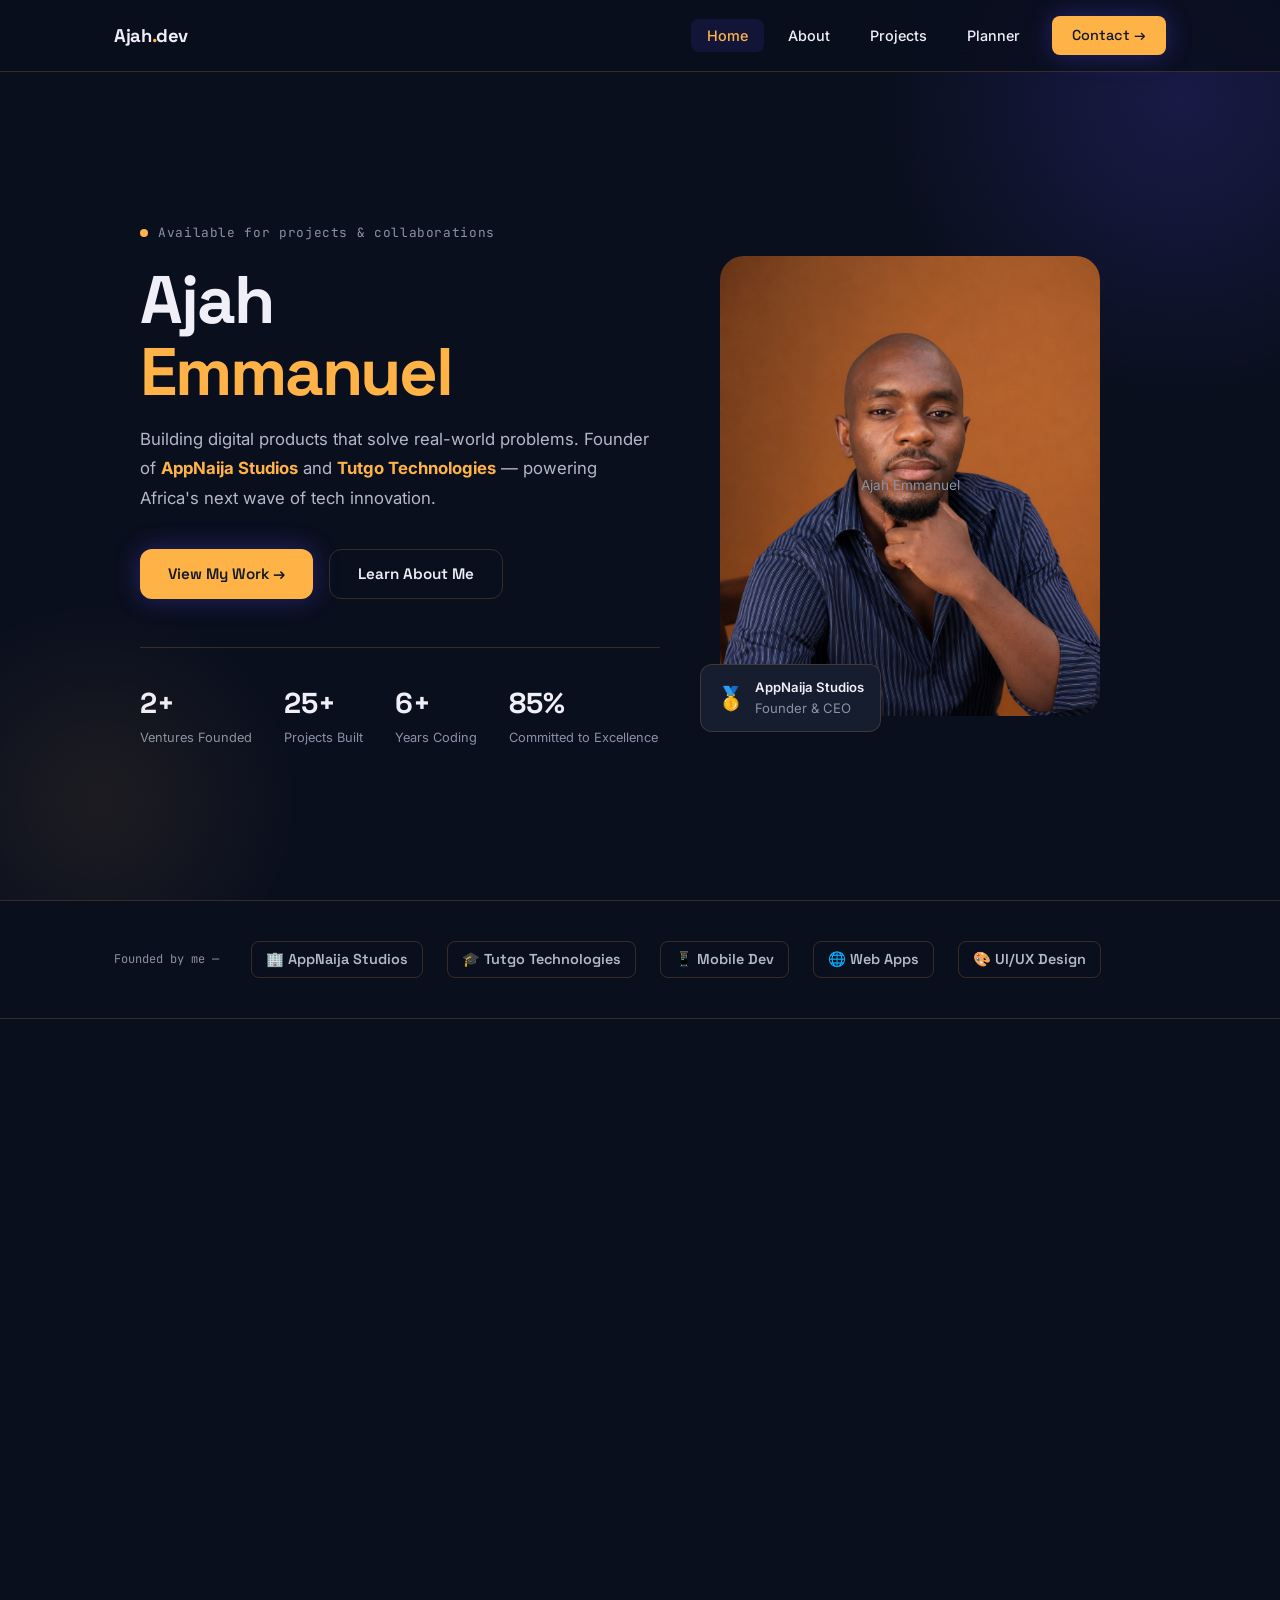
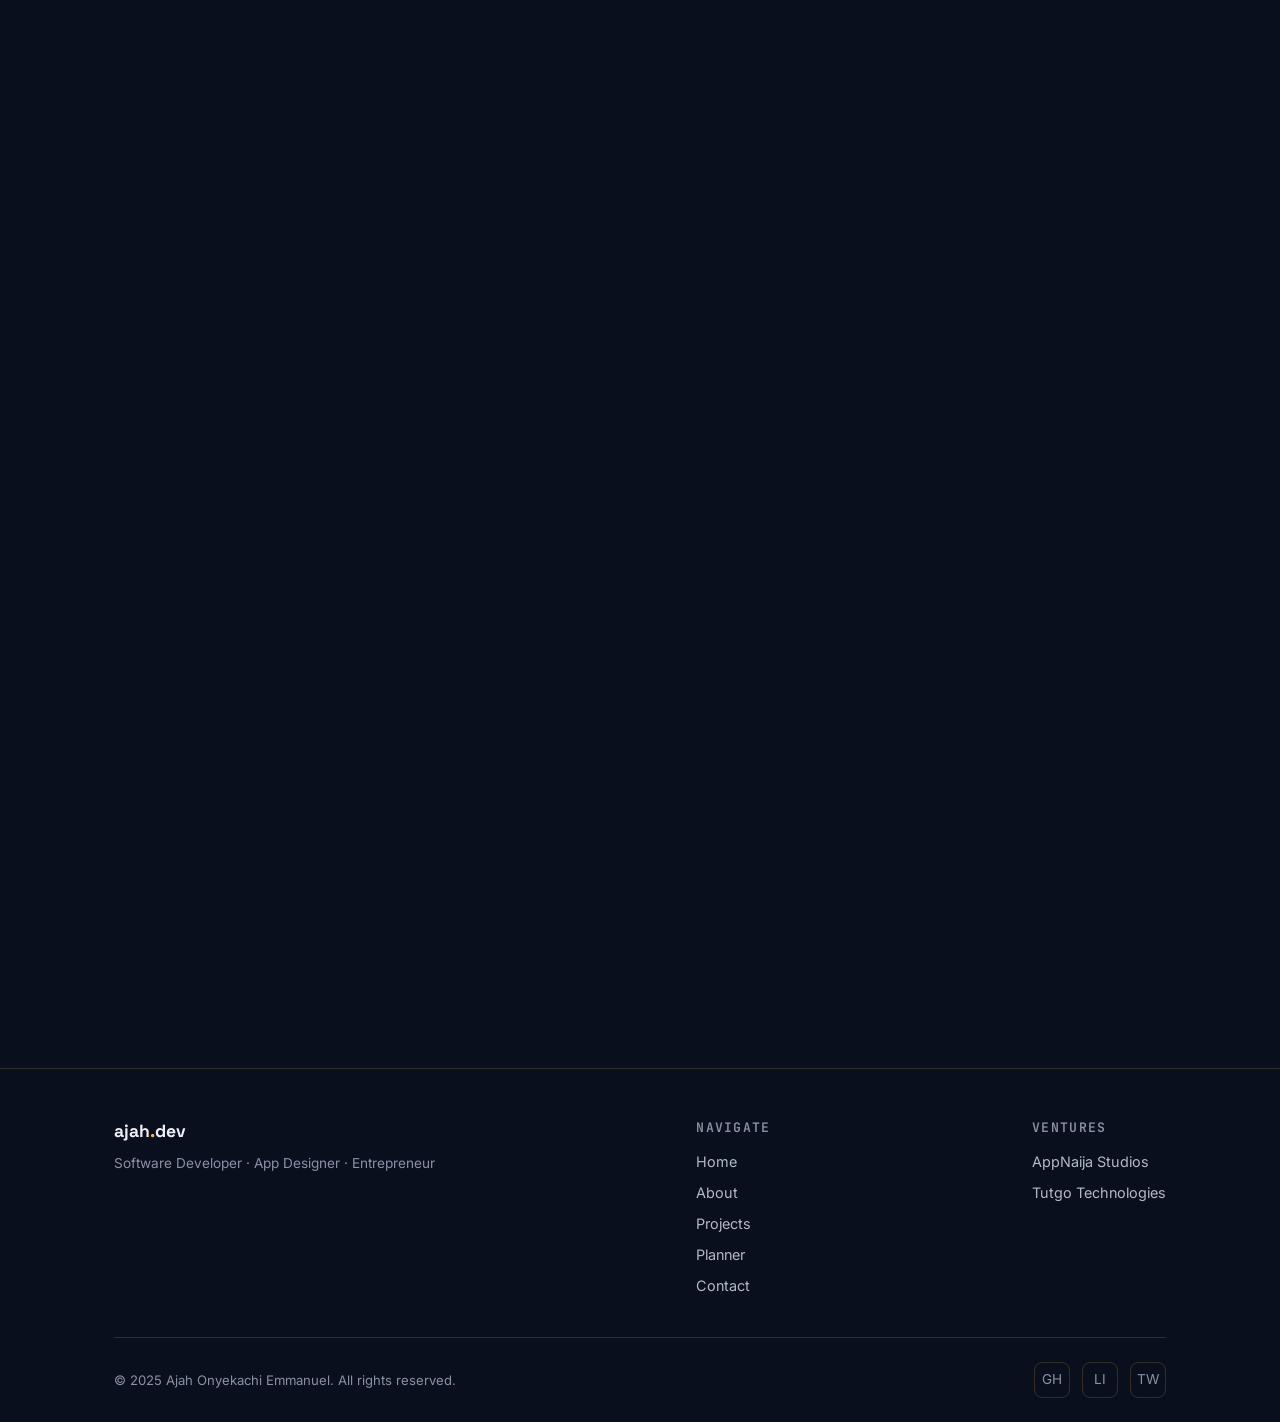
==== index.html @ c500ecba "feat: initialize project structure with core pages, styles, and contact form functionality" ====
<!doctype html>
<html lang="en">
  <head>
    <meta charset="UTF-8" />
    <meta name="viewport" content="width=device-width, initial-scale=1.0" />
    <meta
      name="description"
      content="Ajah Onyekachi Emmanuel — Software Developer, App Designer & Tech Entrepreneur. Founder of AppNaija Studios and Tutgo Technologies."
    />
    <title>Ajah Emmanuel — Software Developer & Tech Entrepreneur</title>
    <link rel="stylesheet" href="style.css" />
  </head>
  <body>
    <!-- ===== NAVBAR ===== -->
    <nav class="navbar" role="navigation" aria-label="Main navigation">
      <div class="container nav-inner">
        <a class="nav-logo" href="index.html">Ajah<span>.</span>dev</a>
        <ul class="nav-links" role="list">
          <li><a href="index.html" class="active">Home</a></li>
          <li><a href="about.html">About</a></li>
          <li><a href="projects.html">Projects</a></li>
          <li><a href="planner.html">Planner</a></li>
          <li>
            <a href="contact.html" class="btn btn-primary nav-cta">Contact →</a>
          </li>
        </ul>
        <button
          class="hamburger"
          aria-label="Toggle menu"
          aria-expanded="false"
        >
          <span></span><span></span><span></span>
        </button>
      </div>
    </nav>

    <!-- ===== HERO ===== -->
    <section class="hero" aria-label="Introduction">
      <div class="container">
        <div class="hero-grid">
          <div class="hero-content">
            <div class="hero-eyebrow">
              <div class="hero-dot"></div>
              <span>Available for projects &amp; collaborations</span>
            </div>

            <h1 class="hero-name">
              Ajah<br />
              <span class="accent">Emmanuel</span><br />
            </h1>

            <!-- <p class="hero-title" id="hero-typewriter">
              <span class="cursor">Software Developer</span>
            </p> -->

            <p class="hero-bio">
              Building digital products that solve real-world problems. Founder
              of <strong class="amber">AppNaija Studios</strong> and
              <strong class="amber">Tutgo Technologies</strong> — powering
              Africa's next wave of tech innovation.
            </p>

            <div class="hero-actions">
              <a href="projects.html" class="btn btn-primary">View My Work →</a>
              <a href="about.html" class="btn btn-outline">Learn About Me</a>
            </div>

            <div class="hero-stats">
              <div>
                <div class="stat-num" data-target="2" data-suffix="+">2+</div>
                <div class="stat-label">Ventures Founded</div>
              </div>
              <div>
                <div class="stat-num" data-target="3" data-suffix="+">25+</div>
                <div class="stat-label">Projects Built</div>
              </div>
              <div>
                <div class="stat-num" data-target="5" data-suffix="+">6+</div>
                <div class="stat-label">Years Coding</div>
              </div>
              <div>
                <div class="stat-num" data-target="100" data-suffix="%">85%</div>
                <div class="stat-label">Committed to Excellence</div>
              </div>
            </div>
          </div>

          <!-- Profile image -->
          <div class="hero-image-wrap">
            <div class="hero-image-frame">
              <div class="hero-img-placeholder">
                <!-- <div class="initials">AE</div> -->
                <span>Ajah Emmanuel</span>
              </div>
            </div>
            <div class="hero-image-badge">
              <div class="badge-icon">🥇</div>
              <div class="badge-text">
                <strong>AppNaija Studios</strong>
                <span>Founder &amp; CEO</span>
              </div>
            </div>
          </div>
        </div>
      </div>
    </section>

    <!-- ===== VENTURES STRIP ===== -->
    <section class="featured-strip" aria-label="Ventures">
      <div class="container">
        <div class="featured-inner">
          <span class="featured-label">Founded by me —</span>
          <div class="featured-items">
            <a href="about.html" class="featured-item">🏢 AppNaija Studios</a>
            <a href="about.html" class="featured-item">🎓 Tutgo Technologies</a>
            <a href="projects.html" class="featured-item">📱 Mobile Dev</a>
            <a href="projects.html" class="featured-item">🌐 Web Apps</a>
            <a href="projects.html" class="featured-item">🎨 UI/UX Design</a>
          </div>
        </div>
      </div>
    </section>

    <!-- ===== QUICK BIO ===== -->
    <section class="section fade-up" aria-label="Quick overview">
      <div class="container">
        <div
          style="
            display: grid;
            grid-template-columns: 1fr 1fr;
            gap: 48px;
            align-items: center;
          "
          class="about-quick-grid"
        >
          <div>
            <span class="section-label">who i am</span>
            <h2 class="section-title">
              Building products.<br />Empowering
              <span class="accent">people.</span>
            </h2>
            <p
              style="
                color: var(--slate-lt);
                line-height: 1.8;
                margin-bottom: 20px;
              "
            >
              I'm a software developer, app designer, and technology
              entrepreneur from Nigeria. My work sits at the intersection of
              elegant engineering and human-centred design — I believe the best
              digital products are the ones that disappear from conscious
              thought and just <em>work</em>.
            </p>
            <p
              style="
                color: var(--slate-lt);
                line-height: 1.8;
                margin-bottom: 28px;
              "
            >
              Through
              <strong style="color: var(--white)">AppNaija Studios</strong>, I
              build high-quality mobile and web applications. Through
              <strong style="color: var(--white)">Tutgo Technologies</strong>, I
              equip aspiring developers with practical, project-based
              programming skills.
            </p>
            <a href="about.html" class="btn btn-outline">Read Full Story →</a>
          </div>
          <div style="display: grid; grid-template-columns: 1fr 1fr; gap: 16px">
            <div class="card" style="text-align: center; padding: 24px 16px">
              <div style="font-size: 2rem; margin-bottom: 8px">📱</div>
              <div
                style="
                  font-family: var(--ff-display);
                  font-weight: 700;
                  margin-bottom: 4px;
                "
              >
                Mobile Dev
              </div>
              <div style="font-size: 0.82rem; color: var(--slate)">
                iOS &amp; Android apps
              </div>
            </div>
            <div class="card" style="text-align: center; padding: 24px 16px">
              <div style="font-size: 2rem; margin-bottom: 8px">🌐</div>
              <div
                style="
                  font-family: var(--ff-display);
                  font-weight: 700;
                  margin-bottom: 4px;
                "
              >
                Web Tech
              </div>
              <div style="font-size: 0.82rem; color: var(--slate)">
                Modern web apps
              </div>
            </div>
            <div class="card" style="text-align: center; padding: 24px 16px">
              <div style="font-size: 2rem; margin-bottom: 8px">🎨</div>
              <div
                style="
                  font-family: var(--ff-display);
                  font-weight: 700;
                  margin-bottom: 4px;
                "
              >
                UI/UX
              </div>
              <div style="font-size: 0.82rem; color: var(--slate)">
                User-centred design
              </div>
            </div>
            <div class="card" style="text-align: center; padding: 24px 16px">
              <div style="font-size: 2rem; margin-bottom: 8px">🎓</div>
              <div
                style="
                  font-family: var(--ff-display);
                  font-weight: 700;
                  margin-bottom: 4px;
                "
              >
                EdTech
              </div>
              <div style="font-size: 0.82rem; color: var(--slate)">
                Dev education
              </div>
            </div>
          </div>
        </div>
      </div>
    </section>

    <!-- ===== MULTIMEDIA (Audio intro) ===== -->
    <section class="section fade-up" aria-label="Media">
      <div class="container">
        <span class="section-label">media</span>
        <h2 class="section-title" style="margin-bottom: 32px">
          A quick <span class="accent">intro</span>
        </h2>
        <div class="media-card" style="max-width: 680px">
          <p
            style="
              color: var(--slate-lt);
              font-size: 0.9rem;
              margin-bottom: 16px;
            "
          >
            🎙️ Short audio introduction — who I am and what I build:
          </p>
          <audio
            controls
            preload="metadata"
            style="width: 100%; border-radius: 8px"
          >
            <source src="media/intro.mp3" type="audio/mpeg" />
            <p style="color: var(--slate); font-size: 0.85rem">
              Your browser doesn't support audio.
              <a href="media/intro.mp3" style="color: var(--indigo-lt)"
                >Download the intro</a
              >.
            </p>
          </audio>
          <p
            style="
              color: var(--slate);
              font-size: 0.78rem;
              margin-top: 12px;
              font-style: italic;
            "
          >
            Note: Audio file is a placeholder — replace with your actual
            recording.
          </p>
        </div>
      </div>
    </section>

    <!-- ===== CTA ===== -->
    <section class="section fade-up" aria-label="Call to action">
      <div class="container">
        <div
          style="
            text-align: center;
            max-width: 600px;
            margin: 0 auto;
            padding: 60px 40px;
            background: linear-gradient(
              135deg,
              rgba(91, 77, 255, 0.12),
              rgba(168, 85, 247, 0.08)
            );
            border: 1px solid var(--border);
            border-radius: 24px;
          "
        >
          <span
            class="section-label"
            style="display: block; margin-bottom: 16px"
            >let's build</span
          >
          <h2 class="section-title" style="margin-bottom: 12px">
            Got a project in <span class="accent">mind?</span>
          </h2>
          <p
            style="
              color: var(--slate-lt);
              margin-bottom: 28px;
              line-height: 1.7;
            "
          >
            Whether it's a mobile app, web platform, or a tech partnership — I'm
            open to conversations that lead to great products.
          </p>
          <a
            href="contact.html"
            class="btn btn-primary"
            style="font-size: 1rem; padding: 14px 36px"
            >Start a Conversation →</a
          >
        </div>
      </div>
    </section>

    <!-- ===== FOOTER ===== -->
    <footer class="footer" role="contentinfo">
      <div class="container">
        <div class="footer-inner">
          <div>
            <div class="footer-logo">ajah<span>.</span>dev</div>
            <div class="footer-tagline">
              Software Developer · App Designer · Entrepreneur
            </div>
          </div>
          <div>
            <div class="footer-links-title">Navigate</div>
            <nav class="footer-nav">
              <a href="index.html">Home</a>
              <a href="about.html">About</a>
              <a href="projects.html">Projects</a>
              <a href="planner.html">Planner</a>
              <a href="contact.html">Contact</a>
            </nav>
          </div>
          <div>
            <div class="footer-links-title">Ventures</div>
            <nav class="footer-nav">
              <a href="#">AppNaija Studios</a>
              <a href="#">Tutgo Technologies</a>
            </nav>
          </div>
        </div>
        <div class="footer-bottom">
          <span>© 2025 Ajah Onyekachi Emmanuel. All rights reserved.</span>
          <div class="footer-socials">
            <a class="footer-social" href="#" aria-label="GitHub" title="GitHub"
              >GH</a
            >
            <a
              class="footer-social"
              href="#"
              aria-label="LinkedIn"
              title="LinkedIn"
              >LI</a
            >
            <a
              class="footer-social"
              href="#"
              aria-label="Twitter"
              title="Twitter"
              >TW</a
            >
          </div>
        </div>
      </div>
    </footer>

    <script src="js/main.js"></script>
  </body>
</html>
---- style.css ----
/* ================================================
   AJAH ONYEKACHI EMMANUEL — PORTFOLIO STYLESHEET
   External CSS | Responsive | Flexbox + Grid
   ================================================ */

/* ---- IMPORTS ---- */
@import url('https://fonts.googleapis.com/css2?family=Space+Grotesk:wght@300;400;500;600;700&family=Inter:wght@300;400;500;600&family=JetBrains+Mono:wght@400;500&display=swap');

/* ---- CSS VARIABLES ---- */
:root {
  --navy:      #0A0F1E;
  --navy-mid:  #111827;
  --navy-card: #161D2F;
  --indigo:    #FFB347;
  --indigo-lt: #FFB347;
  --amber:     #FFB347;
  --white:     #F0EFF8;
  --slate:     #8892A4;
  --slate-lt:  #B0BAC9;
  --border:    rgba(255,179,71,0.18);
  --glow:      rgba(91,77,255,0.35);

  --ff-display: 'Space Grotesk', sans-serif;
  --ff-body:    'Inter', sans-serif;
  --ff-mono:    'JetBrains Mono', monospace;

  --nav-h: 72px;
  --radius: 12px;
  --radius-lg: 20px;
  --transition: 0.3s ease;
}

/* ---- RESET ---- */
*, *::before, *::after { box-sizing: border-box; margin: 0; padding: 0; }
html { scroll-behavior: smooth; font-size: 16px; }
body {
  font-family: var(--ff-body);
  background: var(--navy);
  color: var(--white);
  line-height: 1.6;
  min-height: 100vh;
  overflow-x: hidden;
}
img { max-width: 100%; display: block; }
a { color: inherit; text-decoration: none; }
ul { list-style: none; }
button { cursor: pointer; font-family: var(--ff-body); }

/* ---- UTILITY ---- */
.container { max-width: 1100px; margin: 0 auto; padding: 0 24px; }
.section { padding: 80px 0; }
.section-label {
  font-family: var(--ff-mono);
  font-size: 0.78rem;
  color: var(--amber);
  letter-spacing: 0.15em;
  text-transform: uppercase;
  margin-bottom: 12px;
  display: block;
}
.section-title {
  font-family: var(--ff-display);
  font-size: clamp(1.8rem, 4vw, 2.6rem);
  font-weight: 700;
  color: var(--white);
  margin-bottom: 16px;
  line-height: 1.2;
}
.accent { color: var(--indigo); }
.amber  { color: var(--amber); }
.btn {
  display: inline-flex;
  align-items: center;
  gap: 8px;
  padding: 12px 28px;
  border-radius: var(--radius);
  font-family: var(--ff-display);
  font-weight: 600;
  font-size: 0.95rem;
  transition: var(--transition);
  border: none;
}
.btn-primary {
  background: var(--indigo-lt);
  color: var(--navy-mid);
  box-shadow: 0 0 24px var(--glow);
}
.btn-primary:hover { background: var(--indigo-lt); transform: translateY(-2px); box-shadow: 0 0 36px var(--glow); }
.btn-outline {
  background: transparent;
  color: var(--white);
  border: 1.5px solid var(--border);
}
.btn-outline:hover { border-color: var(--indigo); color: var(--indigo-lt); transform: translateY(-2px); }
.card {
  background: var(--navy-card);
  border: 1px solid var(--border);
  border-radius: var(--radius-lg);
  padding: 28px;
  transition: var(--transition);
}
.card:hover { border-color: var(--indigo); transform: translateY(-4px); box-shadow: 0 12px 48px rgba(91,77,255,0.15); }
.tag {
  display: inline-block;
  padding: 4px 12px;
  border-radius: 100px;
  font-size: 0.75rem;
  font-family: var(--ff-mono);
  background: rgba(91,77,255,0.15);
  color: var(--indigo-lt);
  border: 1px solid rgba(91,77,255,0.25);
}

/* ---- NAVBAR ---- */
.navbar {
  position: fixed;
  top: 0; left: 0; right: 0;
  height: var(--nav-h);
  background: rgba(10,15,30,0.85);
  backdrop-filter: blur(16px);
  border-bottom: 1px solid var(--border);
  z-index: 1000;
  transition: var(--transition);
}
.nav-inner {
  display: flex;
  align-items: center;
  justify-content: space-between;
  height: 100%;
}
.nav-logo {
  font-family: var(--ff-display);
  font-weight: 700;
  font-size: 1.15rem;
  letter-spacing: -0.02em;
}
.nav-logo span { color: var(--indigo); }
.nav-links {
  display: flex;
  align-items: center;
  gap: 8px;
}
.nav-links a {
  padding: 8px 16px;
  border-radius: 8px;
  font-size: 0.9rem;
  font-weight: 500;
  /* color: var(--); */
  transition: var(--transition);
}
.nav-links a:hover,
.nav-links a.active { color: var(--white); background: rgba(91,77,255,0.12); }
.nav-links a.active { color: var(--indigo-lt); }
.nav-cta { margin-left: 8px; color: var(--navy-mid); padding: 8px 20px !important; }
.hamburger {
  display: none;
  flex-direction: column;
  gap: 5px;
  background: none;
  border: none;
  padding: 4px;
}
.hamburger span {
  display: block;
  width: 24px;
  height: 2px;
  background: var(--white);
  border-radius: 2px;
  transition: var(--transition);
}
.hamburger.open span:nth-child(1) { transform: translateY(7px) rotate(45deg); }
.hamburger.open span:nth-child(2) { opacity: 0; }
.hamburger.open span:nth-child(3) { transform: translateY(-7px) rotate(-45deg); }

/* ---- HERO (index.html) ---- */
.hero {
  min-height: 100vh;
  display: flex;
  align-items: center;
  padding-top: var(--nav-h);
  position: relative;
  overflow: hidden;
}
.hero::before {
  content: '';
  position: absolute;
  top: -200px; right: -200px;
  width: 600px; height: 600px;
  background: radial-gradient(circle, rgba(91,77,255,0.18) 0%, transparent 70%);
  pointer-events: none;
}
.hero::after {
  content: '';
  position: absolute;
  bottom: -100px; left: -100px;
  width: 400px; height: 400px;
  background: radial-gradient(circle, rgba(255,179,71,0.08) 0%, transparent 70%);
  pointer-events: none;
}
.hero-grid {
  display: grid;
  grid-template-columns: 1fr 420px;
  gap: 60px;
  align-items: center;
}
.hero-eyebrow {
  display: flex;
  align-items: center;
  gap: 10px;
  margin-bottom: 20px;
}
.hero-dot {
  width: 8px; height: 8px;
  border-radius: 50%;
  background: var(--amber);
  animation: pulse 2s infinite;
}
@keyframes pulse {
  0%, 100% { opacity: 1; transform: scale(1); }
  50%       { opacity: 0.5; transform: scale(1.4); }
}
.hero-eyebrow span {
  font-family: var(--ff-mono);
  font-size: 0.8rem;
  color: var(--slate);
  letter-spacing: 0.05em;
}
.hero-name {
  font-family: var(--ff-display);
  font-size: clamp(2.4rem, 6vw, 4.2rem);
  font-weight: 700;
  line-height: 1.08;
  letter-spacing: -0.03em;
  margin-bottom: 16px;
}
.hero-title {
  font-family: var(--ff-mono);
  font-size: clamp(1rem, 2vw, 1.25rem);
  color: var(--indigo-lt);
  margin-bottom: 24px;
  min-height: 1.8em;
}
.cursor {
  display: inline-block;
  width: 2px;
  height: 1.1em;
  background: var(--amber);
  margin-left: 2px;
  vertical-align: middle;
  animation: blink 0.9s step-end infinite;
}
@keyframes blink { 0%, 100% { opacity: 1; } 50% { opacity: 0; } }
.hero-bio {
  font-size: 1.05rem;
  color: var(--slate-lt);
  max-width: 520px;
  margin-bottom: 36px;
  line-height: 1.75;
}
.hero-actions { display: flex; gap: 16px; flex-wrap: wrap; }
.hero-stats {
  display: flex;
  gap: 32px;
  margin-top: 48px;
  padding-top: 32px;
  border-top: 1px solid var(--border);
}
.stat-num {
  font-family: var(--ff-display);
  font-size: 1.8rem;
  font-weight: 700;
  color: var(--white);
}
.stat-label {
  font-size: 0.8rem;
  color: var(--slate);
  margin-top: 2px;
}
.hero-image-wrap {
  position: relative;
}
.hero-image-frame {
  width: 380px;
  height: 460px;
  border-radius: 24px;
  overflow: hidden;
  border: 1.5px solid var(--border);
  position: relative;
  background: var(--navy-card);
  background-image: url('./D59FB099-C880-4D05-9C3B-52ABBFCB6705.png');
  background-size: cover;
  background-position: top center;
  border: none;
}
.hero-image-frame img {
  width: 100%;
  height: 100%;
  object-fit: cover;
  object-position: top center;
}
.hero-image-badge {
  position: absolute;
  bottom: -16px;
  left: -20px;
  background: var(--navy-card);
  border: 1px solid var(--border);
  border-radius: 12px;
  padding: 12px 16px;
  display: flex;
  align-items: center;
  gap: 10px;
  backdrop-filter: blur(8px);
}
.badge-icon { font-size: 1.4rem; }
.badge-text { font-size: 0.82rem; }
.badge-text strong { display: block; color: var(--white); font-weight: 600; }
.badge-text span { color: var(--slate); }
.hero-img-placeholder {
  width: 100%;
  height: 100%;
  display: flex;
  flex-direction: column;
  align-items: center;
  justify-content: center;
  gap: 12px;
  color: var(--slate);
  font-size: 0.85rem;
}
.hero-img-placeholder .initials {
  width: 100px; height: 100px;
  border-radius: 50%;
  background: linear-gradient(135deg, var(--indigo), var(--indigo-lt));
  display: flex; align-items: center; justify-content: center;
  font-family: var(--ff-display);
  font-size: 2rem;
  font-weight: 700;
  color: var(--white);
}

/* ---- FEATURED SECTION (homepage) ---- */
.featured-strip {
  padding: 40px 0;
  border-top: 1px solid var(--border);
  border-bottom: 1px solid var(--border);
}
.featured-inner {
  display: flex;
  align-items: center;
  gap: 32px;
  flex-wrap: wrap;
}
.featured-label {
  font-family: var(--ff-mono);
  font-size: 0.75rem;
  color: var(--slate);
  white-space: nowrap;
}
.featured-items {
  display: flex;
  gap: 24px;
  flex-wrap: wrap;
  align-items: center;
}
.featured-item {
  font-family: var(--ff-display);
  font-size: 0.9rem;
  font-weight: 600;
  color: var(--slate-lt);
  padding: 6px 14px;
  border-radius: 8px;
  border: 1px solid var(--border);
  transition: var(--transition);
}
.featured-item:hover { border-color: var(--indigo); color: var(--indigo-lt); }

/* ---- PAGE HERO (inner pages) ---- */
.page-hero {
  padding: calc(var(--nav-h) + 60px) 0 60px;
  text-align: center;
  position: relative;
  overflow: hidden;
}
.page-hero::before {
  content: '';
  position: absolute;
  top: 0; left: 50%;
  transform: translateX(-50%);
  width: 600px; height: 300px;
  background: radial-gradient(ellipse at top, rgba(91,77,255,0.15) 0%, transparent 70%);
  pointer-events: none;
}
.page-hero-title {
  font-family: var(--ff-display);
  font-size: clamp(2rem, 5vw, 3.2rem);
  font-weight: 700;
  margin-bottom: 16px;
  letter-spacing: -0.02em;
}
.page-hero-sub {
  color: var(--slate-lt);
  font-size: 1.05rem;
  max-width: 540px;
  margin: 0 auto;
}

/* ---- ABOUT PAGE ---- */
.about-grid {
  display: grid;
  grid-template-columns: 1fr 1fr;
  gap: 60px;
  align-items: start;
}
.about-image-frame {
  border-radius: var(--radius-lg);
  overflow: hidden;
  border: 1px solid var(--border);
  aspect-ratio: 4/5;
  background: var(--navy-card);
  display: flex;
  align-items: center;
  justify-content: center;
  position: relative;
}
.about-image-frame img { width: 100%; height: 100%; object-fit: cover; object-position: top; }
.about-placeholder {
  display: flex;
  flex-direction: column;
  align-items: center;
  gap: 12px;
  color: var(--slate);
}
.about-placeholder .initials {
  width: 120px; height: 120px;
  border-radius: 50%;
  background: linear-gradient(135deg, var(--indigo) 0%, #A855F7 100%);
  display: flex; align-items: center; justify-content: center;
  font-family: var(--ff-display);
  font-size: 2.5rem;
  font-weight: 700;
  color: var(--white);
}
.skills-grid {
  display: grid;
  grid-template-columns: 1fr 1fr;
  gap: 12px;
  margin-top: 24px;
}
.skill-item {
  display: flex;
  align-items: center;
  gap: 10px;
  padding: 12px 14px;
  background: var(--navy-card);
  border: 1px solid var(--border);
  border-radius: 10px;
  font-size: 0.88rem;
  font-weight: 500;
  transition: var(--transition);
}
.skill-item:hover { border-color: var(--indigo); }
.skill-icon { font-size: 1.2rem; }

.edu-timeline { margin-top: 16px; }
.edu-item {
  display: flex;
  gap: 16px;
  padding: 20px 0;
  border-bottom: 1px solid var(--border);
}
.edu-item:last-child { border-bottom: none; }
.edu-year {
  font-family: var(--ff-mono);
  font-size: 0.78rem;
  color: var(--amber);
  white-space: nowrap;
  padding-top: 4px;
  min-width: 80px;
}
.edu-degree {
  font-weight: 600;
  margin-bottom: 4px;
  font-family: var(--ff-display);
}
.edu-school { font-size: 0.88rem; color: var(--slate-lt); }

.hobbies-grid {
  display: grid;
  grid-template-columns: repeat(auto-fill, minmax(140px, 1fr));
  gap: 12px;
  margin-top: 16px;
}
.hobby-card {
  text-align: center;
  padding: 20px 12px;
  background: var(--navy-card);
  border: 1px solid var(--border);
  border-radius: var(--radius);
  font-size: 0.85rem;
  transition: var(--transition);
}
.hobby-card:hover { border-color: var(--amber); }
.hobby-icon { font-size: 1.6rem; margin-bottom: 8px; }

.aspirations-box {
  margin-top: 24px;
  padding: 24px;
  background: linear-gradient(135deg, rgba(91,77,255,0.12), rgba(168,85,247,0.08));
  border: 1px solid var(--border);
  border-radius: var(--radius-lg);
  position: relative;
  overflow: hidden;
}
.aspirations-box::before {
  content: '"';
  position: absolute;
  top: -10px; left: 20px;
  font-size: 8rem;
  font-family: Georgia, serif;
  color: rgba(91,77,255,0.12);
  line-height: 1;
  pointer-events: none;
}

/* ---- PROJECTS PAGE ---- */
.projects-grid {
  display: grid;
  grid-template-columns: repeat(auto-fill, minmax(320px, 1fr));
  gap: 28px;
  margin-top: 48px;
}
.project-card {
  background: var(--navy-card);
  border: 1px solid var(--border);
  border-radius: var(--radius-lg);
  overflow: hidden;
  transition: var(--transition);
  display: flex;
  flex-direction: column;
}
.project-card:hover { border-color: var(--indigo); transform: translateY(-6px); box-shadow: 0 16px 48px rgba(91,77,255,0.2); }
.project-thumb {
  height: 200px;
  background: linear-gradient(135deg, var(--navy-mid), var(--navy-card));
  display: flex;
  align-items: center;
  justify-content: center;
  font-size: 3.5rem;
  position: relative;
  overflow: hidden;
}
.project-thumb::after {
  content: '';
  position: absolute;
  inset: 0;
  background: linear-gradient(to bottom, transparent 50%, rgba(22,29,47,0.8));
}
.project-thumb img { width: 100%; height: 100%; object-fit: cover; }
.project-body { padding: 24px; flex: 1; display: flex; flex-direction: column; }
.project-meta {
  display: flex;
  gap: 8px;
  flex-wrap: wrap;
  margin-bottom: 12px;
}
.project-title {
  font-family: var(--ff-display);
  font-size: 1.2rem;
  font-weight: 700;
  margin-bottom: 10px;
}
.project-desc {
  font-size: 0.9rem;
  color: var(--slate-lt);
  line-height: 1.65;
  flex: 1;
  margin-bottom: 20px;
}
.project-links {
  display: flex;
  gap: 10px;
}
.project-link {
  display: inline-flex;
  align-items: center;
  gap: 6px;
  font-size: 0.85rem;
  font-weight: 600;
  color: var(--indigo-lt);
  padding: 8px 14px;
  border: 1px solid rgba(91,77,255,0.3);
  border-radius: 8px;
  transition: var(--transition);
}
.project-link:hover { background: rgba(91,77,255,0.12); }

/* ---- TECH TABLE ---- */
.tech-table-wrap { margin-top: 48px; overflow-x: auto; }
.tech-table {
  width: 100%;
  border-collapse: collapse;
  font-size: 0.9rem;
}
.tech-table th {
  text-align: left;
  padding: 14px 20px;
  background: rgba(91,77,255,0.1);
  font-family: var(--ff-mono);
  font-size: 0.75rem;
  letter-spacing: 0.1em;
  color: var(--indigo-lt);
  border-bottom: 1px solid var(--border);
}
.tech-table td {
  padding: 14px 20px;
  border-bottom: 1px solid var(--border);
  color: var(--slate-lt);
  vertical-align: middle;
}
.tech-table tr:hover td { background: rgba(91,77,255,0.04); }
.tech-table td:first-child { font-weight: 600; color: var(--white); }
.status-badge {
  display: inline-flex;
  align-items: center;
  gap: 6px;
  font-size: 0.78rem;
  padding: 3px 10px;
  border-radius: 100px;
}
.status-live   { background: rgba(34,197,94,0.15); color: #4ade80; border: 1px solid rgba(34,197,94,0.3); }
.status-wip    { background: rgba(255,179,71,0.15); color: var(--amber); border: 1px solid rgba(255,179,71,0.3); }
.status-concept{ background: rgba(148,163,184,0.15); color: var(--slate); border: 1px solid rgba(148,163,184,0.2); }

/* ---- PLANNER PAGE ---- */
.planner-layout {
  display: grid;
  grid-template-columns: 340px 1fr;
  gap: 32px;
  align-items: start;
}
.planner-input-card {
  background: var(--navy-card);
  border: 1px solid var(--border);
  border-radius: var(--radius-lg);
  padding: 28px;
  position: sticky;
  top: calc(var(--nav-h) + 20px);
}
.form-group { margin-bottom: 16px; }
.form-label {
  display: block;
  font-size: 0.82rem;
  font-weight: 600;
  color: var(--slate-lt);
  margin-bottom: 8px;
  font-family: var(--ff-display);
}
.form-input,
.form-select,
.form-textarea {
  width: 100%;
  background: var(--navy);
  border: 1.5px solid var(--border);
  border-radius: 10px;
  color: var(--white);
  font-family: var(--ff-body);
  font-size: 0.92rem;
  padding: 12px 14px;
  transition: var(--transition);
  outline: none;
}
.form-input:focus,
.form-select:focus,
.form-textarea:focus { border-color: var(--indigo); box-shadow: 0 0 0 3px rgba(91,77,255,0.15); }
.form-input::placeholder,
.form-textarea::placeholder { color: var(--slate); }
.form-select { appearance: none; cursor: pointer; }
.form-textarea { resize: vertical; min-height: 80px; }

.tasks-panel { min-height: 400px; }
.tasks-header {
  display: flex;
  align-items: center;
  justify-content: space-between;
  margin-bottom: 20px;
}
.tasks-count {
  font-family: var(--ff-mono);
  font-size: 0.82rem;
  color: var(--slate);
}
.tasks-filters {
  display: flex;
  gap: 8px;
  margin-bottom: 20px;
  flex-wrap: wrap;
}
.filter-btn {
  padding: 6px 14px;
  border-radius: 8px;
  font-size: 0.82rem;
  font-weight: 500;
  border: 1px solid var(--border);
  background: transparent;
  color: var(--slate-lt);
  transition: var(--transition);
}
.filter-btn.active { background: var(--indigo); color: var(--white); border-color: var(--indigo); }
.filter-btn:hover:not(.active) { border-color: var(--indigo); color: var(--white); }

.task-list { display: flex; flex-direction: column; gap: 12px; }
.task-item {
  display: flex;
  align-items: flex-start;
  gap: 14px;
  padding: 16px 20px;
  background: var(--navy-card);
  border: 1px solid var(--border);
  border-radius: var(--radius);
  transition: var(--transition);
  animation: slideIn 0.3s ease;
}
@keyframes slideIn {
  from { opacity: 0; transform: translateY(-8px); }
  to   { opacity: 1; transform: translateY(0); }
}
.task-item.completed { opacity: 0.55; }
.task-item.completed .task-text { text-decoration: line-through; color: var(--slate); }
.task-checkbox {
  width: 20px; height: 20px;
  border-radius: 6px;
  border: 2px solid var(--border);
  background: transparent;
  cursor: pointer;
  flex-shrink: 0;
  margin-top: 2px;
  display: flex; align-items: center; justify-content: center;
  transition: var(--transition);
  font-size: 0.7rem;
  color: transparent;
}
.task-checkbox.checked {
  background: var(--indigo);
  border-color: var(--indigo);
  color: var(--white);
}
.task-body { flex: 1; }
.task-text { font-weight: 500; margin-bottom: 4px; font-size: 0.95rem; }
.task-meta { display: flex; gap: 10px; flex-wrap: wrap; align-items: center; }
.task-priority {
  font-size: 0.72rem;
  padding: 2px 8px;
  border-radius: 6px;
  font-family: var(--ff-mono);
}
.priority-high   { background: rgba(239,68,68,0.15); color: #f87171; border: 1px solid rgba(239,68,68,0.25); }
.priority-medium { background: rgba(255,179,71,0.15); color: var(--amber); border: 1px solid rgba(255,179,71,0.25); }
.priority-low    { background: rgba(34,197,94,0.15); color: #4ade80; border: 1px solid rgba(34,197,94,0.25); }
.task-due { font-size: 0.78rem; color: var(--slate); font-family: var(--ff-mono); }
.task-category-label {
  font-size: 0.72rem;
  color: var(--indigo-lt);
  font-family: var(--ff-mono);
}
.task-delete {
  background: none;
  border: none;
  color: var(--slate);
  font-size: 1.1rem;
  padding: 4px;
  border-radius: 6px;
  transition: var(--transition);
  flex-shrink: 0;
}
.task-delete:hover { color: #f87171; background: rgba(239,68,68,0.1); }
.tasks-empty {
  text-align: center;
  padding: 60px 20px;
  color: var(--slate);
}
.tasks-empty .empty-icon { font-size: 2.5rem; margin-bottom: 12px; }
.tasks-empty p { font-size: 0.9rem; }

/* ---- CONTACT PAGE ---- */
.contact-grid {
  display: grid;
  grid-template-columns: 340px 1fr;
  gap: 48px;
  align-items: start;
}
.contact-info-card {
  background: var(--navy-card);
  border: 1px solid var(--border);
  border-radius: var(--radius-lg);
  padding: 32px;
  position: sticky;
  top: calc(var(--nav-h) + 20px);
}
.contact-info-title {
  font-family: var(--ff-display);
  font-size: 1.4rem;
  font-weight: 700;
  margin-bottom: 8px;
}
.contact-info-sub { color: var(--slate-lt); font-size: 0.9rem; line-height: 1.6; margin-bottom: 28px; }
.contact-detail {
  display: flex;
  align-items: flex-start;
  gap: 14px;
  padding: 14px 0;
  border-bottom: 1px solid var(--border);
}
.contact-detail:last-of-type { border-bottom: none; }
.contact-icon {
  width: 40px; height: 40px;
  border-radius: 10px;
  background: rgba(91,77,255,0.12);
  border: 1px solid var(--border);
  display: flex; align-items: center; justify-content: center;
  font-size: 1.1rem;
  flex-shrink: 0;
}
.contact-detail-label { font-size: 0.78rem; color: var(--slate); margin-bottom: 2px; }
.contact-detail-value { font-weight: 500; font-size: 0.92rem; }

.contact-form-card {
  background: var(--navy-card);
  border: 1px solid var(--border);
  border-radius: var(--radius-lg);
  padding: 36px;
}
.contact-form-title {
  font-family: var(--ff-display);
  font-size: 1.5rem;
  font-weight: 700;
  margin-bottom: 6px;
}
.contact-form-sub { color: var(--slate-lt); font-size: 0.9rem; margin-bottom: 28px; }
.form-row { display: grid; grid-template-columns: 1fr 1fr; gap: 16px; }
.field-error {
  font-size: 0.78rem;
  color: #f87171;
  margin-top: 5px;
  display: none;
  font-family: var(--ff-mono);
}
.field-error.show { display: block; }
.form-input.error,
.form-textarea.error { border-color: #ef4444; }
.form-success {
  text-align: center;
  padding: 40px 20px;
  display: none;
}
.form-success.show { display: block; }
.success-icon { font-size: 3rem; margin-bottom: 12px; }
.success-title { font-family: var(--ff-display); font-size: 1.4rem; font-weight: 700; margin-bottom: 8px; }
.success-sub { color: var(--slate-lt); }

/* ---- FOOTER ---- */
.footer {
  padding: 48px 0 24px;
  border-top: 1px solid var(--border);
  margin-top: 40px;
}
.footer-inner {
  display: flex;
  justify-content: space-between;
  align-items: flex-start;
  gap: 32px;
  flex-wrap: wrap;
  margin-bottom: 32px;
}
.footer-logo {
  font-family: var(--ff-display);
  font-size: 1.1rem;
  font-weight: 700;
  margin-bottom: 8px;
}
.footer-logo span { color: var(--indigo); }
.footer-tagline { font-size: 0.85rem; color: var(--slate); }
.footer-links-title {
  font-size: 0.82rem;
  font-weight: 600;
  text-transform: uppercase;
  letter-spacing: 0.1em;
  color: var(--slate);
  margin-bottom: 12px;
  font-family: var(--ff-mono);
}
.footer-nav a {
  display: block;
  font-size: 0.9rem;
  color: var(--slate-lt);
  margin-bottom: 8px;
  transition: var(--transition);
}
.footer-nav a:hover { color: var(--indigo-lt); }
.footer-bottom {
  display: flex;
  justify-content: space-between;
  align-items: center;
  padding-top: 24px;
  border-top: 1px solid var(--border);
  font-size: 0.82rem;
  color: var(--slate);
  flex-wrap: wrap;
  gap: 8px;
}
.footer-socials { display: flex; gap: 12px; }
.footer-social {
  width: 36px; height: 36px;
  border-radius: 8px;
  border: 1px solid var(--border);
  display: flex; align-items: center; justify-content: center;
  color: var(--slate);
  font-size: 0.85rem;
  transition: var(--transition);
}
.footer-social:hover { border-color: var(--indigo); color: var(--indigo-lt); }

/* ---- MULTIMEDIA ---- */
.media-section { padding: 48px 0; }
.media-card {
  background: var(--navy-card);
  border: 1px solid var(--border);
  border-radius: var(--radius-lg);
  overflow: hidden;
  padding: 24px;
}
.media-card audio,
.media-card video { width: 100%; border-radius: 8px; outline: none; }

/* ---- ANIMATIONS ---- */
.fade-up {
  opacity: 0;
  transform: translateY(24px);
  transition: opacity 0.5s ease, transform 0.5s ease;
}
.fade-up.visible { opacity: 1; transform: translateY(0); }

/* ---- RESPONSIVE ---- */
@media (max-width: 900px) {
  .hero-grid { grid-template-columns: 1fr; }
  .hero-image-wrap { display: none; }
  .about-grid { grid-template-columns: 1fr; }
  .planner-layout { grid-template-columns: 1fr; }
  .contact-grid { grid-template-columns: 1fr; }
  .form-row { grid-template-columns: 1fr; }
  .skills-grid { grid-template-columns: 1fr 1fr; }
}

@media (max-width: 700px) {
  .nav-links { display: none; position: fixed; top: var(--nav-h); left: 0; right: 0; background: var(--navy-mid); flex-direction: column; padding: 16px; border-bottom: 1px solid var(--border); gap: 4px; }
  .nav-links.open { display: flex; }
  .hamburger { display: flex; }
  .hero-stats { flex-wrap: wrap; gap: 20px; }
  .projects-grid { grid-template-columns: 1fr; }
  .skills-grid { grid-template-columns: 1fr; }
  .hobbies-grid { grid-template-columns: repeat(2, 1fr); }
  .footer-inner { flex-direction: column; gap: 24px; }
  .footer-bottom { flex-direction: column; text-align: center; }
}

@media (prefers-reduced-motion: reduce) {
  *, *::before, *::after { animation-duration: 0.01ms !important; transition-duration: 0.01ms !important; }
}
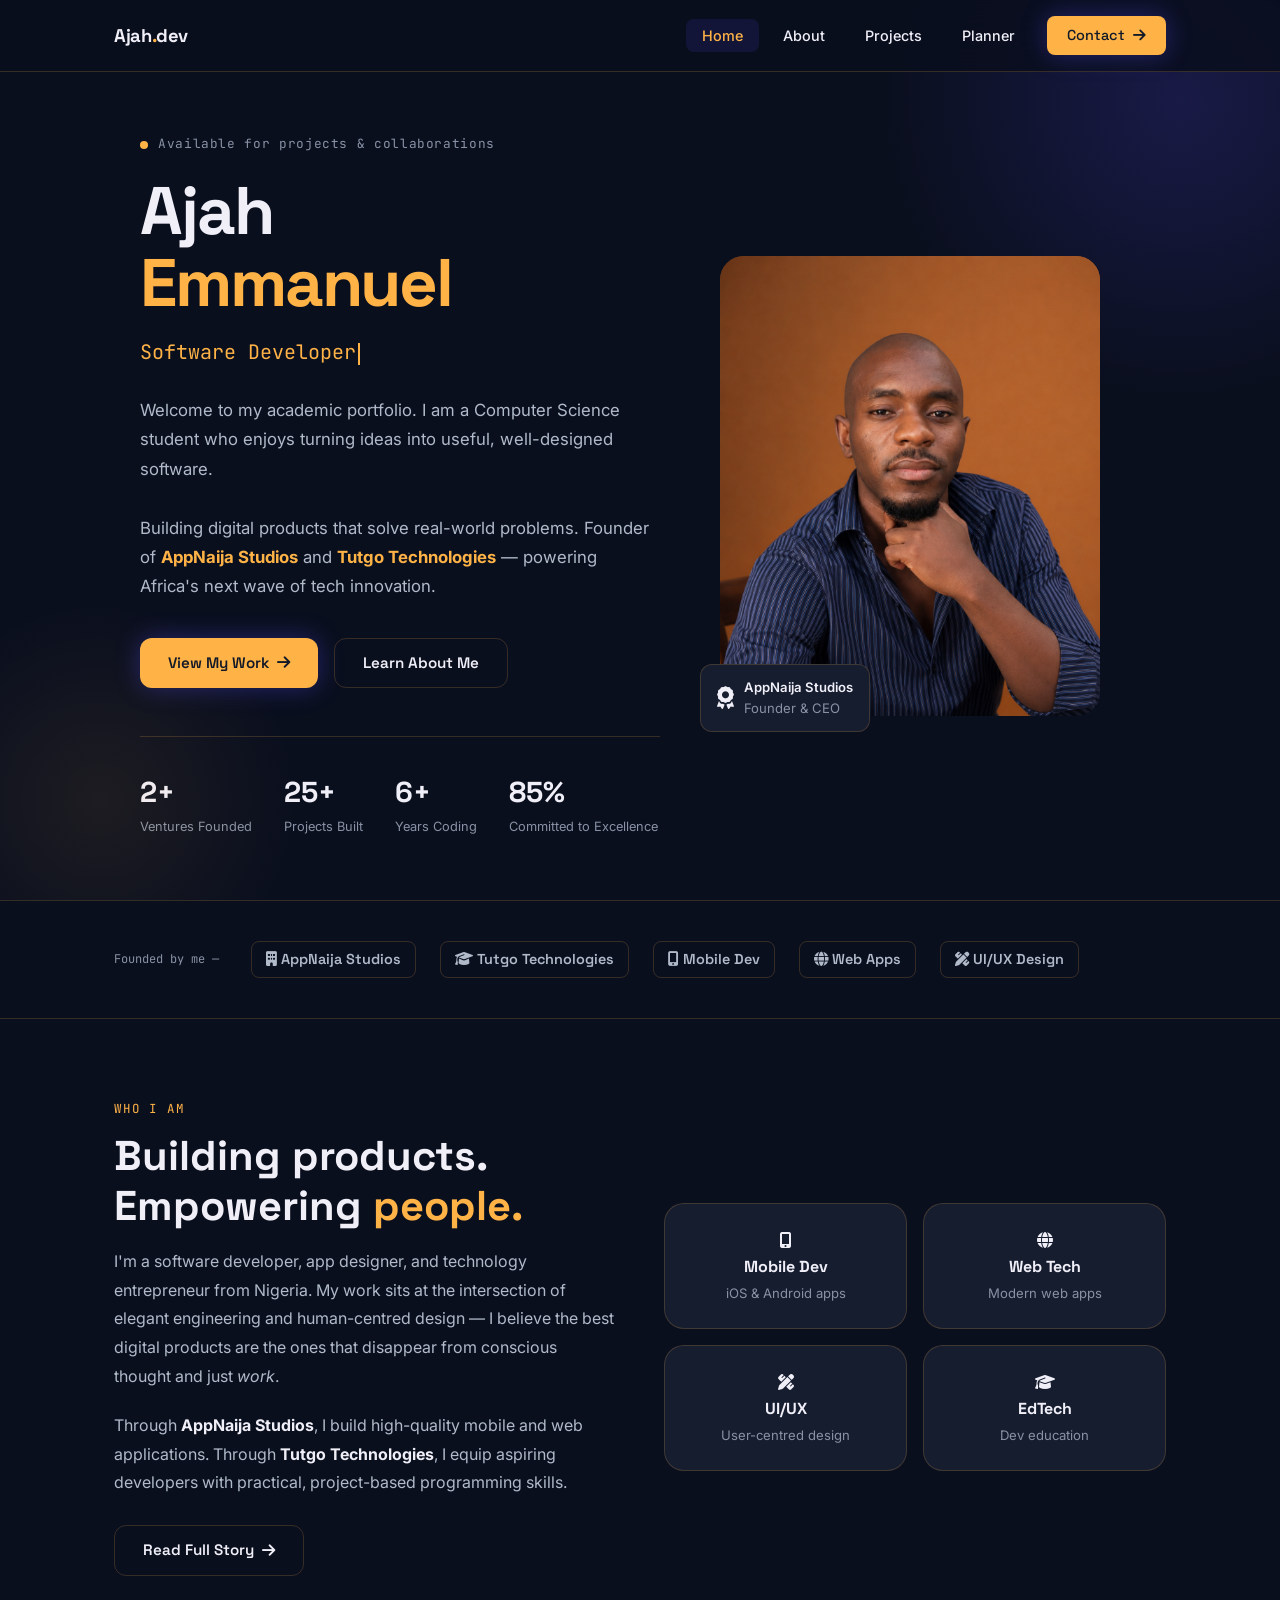
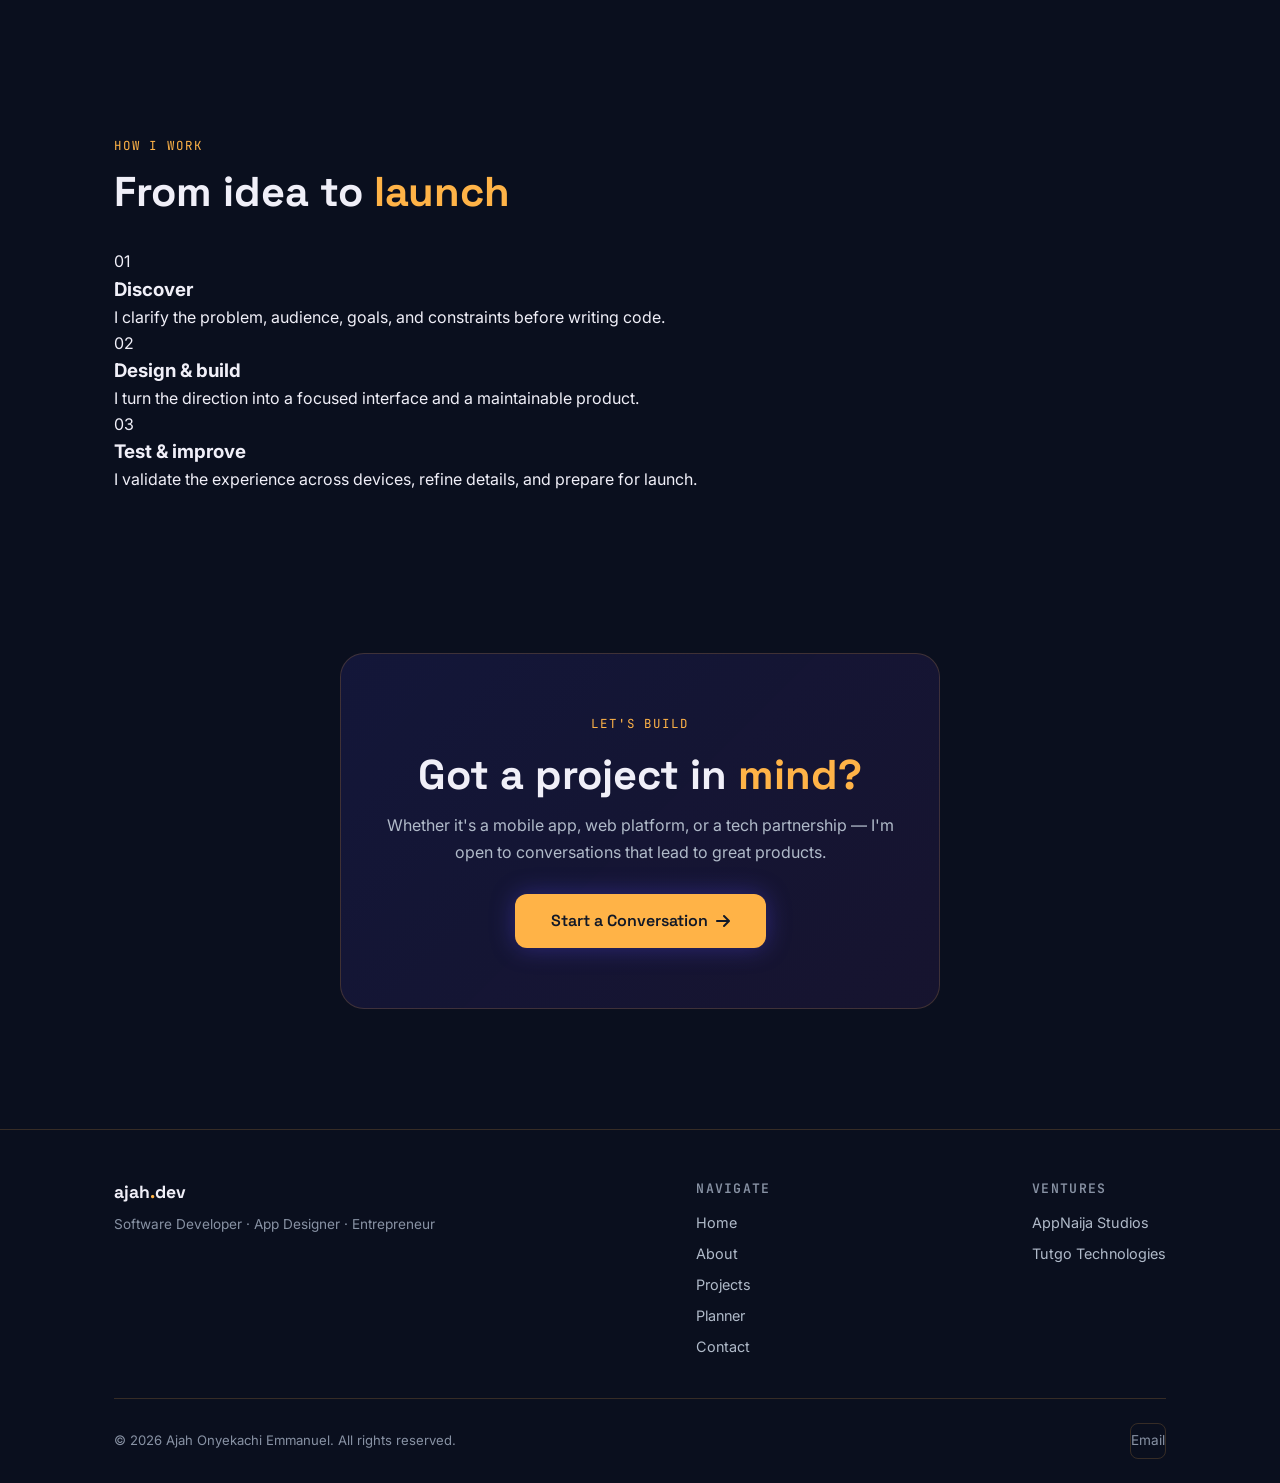
==== commit c49228e2: "rushing my asessment" ====
--- a/index.html
+++ b/index.html
@@ -5,9 +5,10 @@
     <meta name="viewport" content="width=device-width, initial-scale=1.0" />
     <meta
       name="description"
-      content="Ajah Onyekachi Emmanuel — Software Developer, App Designer & Tech Entrepreneur. Founder of AppNaija Studios and Tutgo Technologies."
+      content="Ajah Onyekachi Emmanuel — Software Developer, App Designer &amp; Tech Entrepreneur. Founder of AppNaija Studios and Tutgo Technologies."
     />
-    <title>Ajah Emmanuel — Software Developer & Tech Entrepreneur</title>
+    <title>Ajah Emmanuel — Software Developer &amp; Tech Entrepreneur</title>
+    <link rel="stylesheet" href="https://cdnjs.cloudflare.com/ajax/libs/font-awesome/6.7.2/css/all.min.css" />
     <link rel="stylesheet" href="style.css" />
   </head>
   <body>
@@ -21,7 +22,7 @@
           <li><a href="projects.html">Projects</a></li>
           <li><a href="planner.html">Planner</a></li>
           <li>
-            <a href="contact.html" class="btn btn-primary nav-cta">Contact →</a>
+            <a href="contact.html" class="btn btn-primary nav-cta">Contact <i class="fa-solid fa-arrow-right" aria-hidden="true"></i></a>
           </li>
         </ul>
         <button
@@ -49,11 +50,14 @@
               <span class="accent">Emmanuel</span><br />
             </h1>
 
-            <!-- <p class="hero-title" id="hero-typewriter">
-              <span class="cursor">Software Developer</span>
-            </p> -->
+            <p class="hero-title" id="hero-typewriter">
+              Software Developer<span class="cursor"></span>
+            </p>
 
             <p class="hero-bio">
+              Welcome to my academic portfolio. I am a Computer Science student
+              who enjoys turning ideas into useful, well-designed software.
+              <br /><br />
               Building digital products that solve real-world problems. Founder
               of <strong class="amber">AppNaija Studios</strong> and
               <strong class="amber">Tutgo Technologies</strong> — powering
@@ -61,7 +65,7 @@
             </p>
 
             <div class="hero-actions">
-              <a href="projects.html" class="btn btn-primary">View My Work →</a>
+              <a href="projects.html" class="btn btn-primary">View My Work <i class="fa-solid fa-arrow-right" aria-hidden="true"></i></a>
               <a href="about.html" class="btn btn-outline">Learn About Me</a>
             </div>
 
@@ -71,15 +75,15 @@
                 <div class="stat-label">Ventures Founded</div>
               </div>
               <div>
-                <div class="stat-num" data-target="3" data-suffix="+">25+</div>
+                <div class="stat-num" data-target="25" data-suffix="+">25+</div>
                 <div class="stat-label">Projects Built</div>
               </div>
               <div>
-                <div class="stat-num" data-target="5" data-suffix="+">6+</div>
+                <div class="stat-num" data-target="6" data-suffix="+">6+</div>
                 <div class="stat-label">Years Coding</div>
               </div>
               <div>
-                <div class="stat-num" data-target="100" data-suffix="%">85%</div>
+                <div class="stat-num" data-target="85" data-suffix="%">85%</div>
                 <div class="stat-label">Committed to Excellence</div>
               </div>
             </div>
@@ -88,13 +92,13 @@
           <!-- Profile image -->
           <div class="hero-image-wrap">
             <div class="hero-image-frame">
-              <div class="hero-img-placeholder">
-                <!-- <div class="initials">AE</div> -->
-                <span>Ajah Emmanuel</span>
-              </div>
+              <img
+                src="D59FB099-C880-4D05-9C3B-52ABBFCB6705.png"
+                alt="Portrait of Ajah Emmanuel"
+              />
             </div>
             <div class="hero-image-badge">
-              <div class="badge-icon">🥇</div>
+              <div class="badge-icon"><i class="fa-solid fa-award" aria-hidden="true"></i></div>
               <div class="badge-text">
                 <strong>AppNaija Studios</strong>
                 <span>Founder &amp; CEO</span>
@@ -111,11 +115,11 @@
         <div class="featured-inner">
           <span class="featured-label">Founded by me —</span>
           <div class="featured-items">
-            <a href="about.html" class="featured-item">🏢 AppNaija Studios</a>
-            <a href="about.html" class="featured-item">🎓 Tutgo Technologies</a>
-            <a href="projects.html" class="featured-item">📱 Mobile Dev</a>
-            <a href="projects.html" class="featured-item">🌐 Web Apps</a>
-            <a href="projects.html" class="featured-item">🎨 UI/UX Design</a>
+            <a href="about.html" class="featured-item"><i class="fa-solid fa-building" aria-hidden="true"></i> AppNaija Studios</a>
+            <a href="about.html" class="featured-item"><i class="fa-solid fa-graduation-cap" aria-hidden="true"></i> Tutgo Technologies</a>
+            <a href="projects.html" class="featured-item"><i class="fa-solid fa-mobile-screen-button" aria-hidden="true"></i> Mobile Dev</a>
+            <a href="projects.html" class="featured-item"><i class="fa-solid fa-globe" aria-hidden="true"></i> Web Apps</a>
+            <a href="projects.html" class="featured-item"><i class="fa-solid fa-pen-ruler" aria-hidden="true"></i> UI/UX Design</a>
           </div>
         </div>
       </div>
@@ -166,11 +170,11 @@
               equip aspiring developers with practical, project-based
               programming skills.
             </p>
-            <a href="about.html" class="btn btn-outline">Read Full Story →</a>
+            <a href="about.html" class="btn btn-outline">Read Full Story <i class="fa-solid fa-arrow-right" aria-hidden="true"></i></a>
           </div>
           <div style="display: grid; grid-template-columns: 1fr 1fr; gap: 16px">
             <div class="card" style="text-align: center; padding: 24px 16px">
-              <div style="font-size: 2rem; margin-bottom: 8px">📱</div>
+              <div class="feature-icon"><i class="fa-solid fa-mobile-screen-button" aria-hidden="true"></i></div>
               <div
                 style="
                   font-family: var(--ff-display);
@@ -185,7 +189,7 @@
               </div>
             </div>
             <div class="card" style="text-align: center; padding: 24px 16px">
-              <div style="font-size: 2rem; margin-bottom: 8px">🌐</div>
+              <div class="feature-icon"><i class="fa-solid fa-globe" aria-hidden="true"></i></div>
               <div
                 style="
                   font-family: var(--ff-display);
@@ -200,7 +204,7 @@
               </div>
             </div>
             <div class="card" style="text-align: center; padding: 24px 16px">
-              <div style="font-size: 2rem; margin-bottom: 8px">🎨</div>
+              <div class="feature-icon"><i class="fa-solid fa-pen-ruler" aria-hidden="true"></i></div>
               <div
                 style="
                   font-family: var(--ff-display);
@@ -215,7 +219,7 @@
               </div>
             </div>
             <div class="card" style="text-align: center; padding: 24px 16px">
-              <div style="font-size: 2rem; margin-bottom: 8px">🎓</div>
+              <div class="feature-icon"><i class="fa-solid fa-graduation-cap" aria-hidden="true"></i></div>
               <div
                 style="
                   font-family: var(--ff-display);
@@ -234,47 +238,29 @@
       </div>
     </section>
 
-    <!-- ===== MULTIMEDIA (Audio intro) ===== -->
-    <section class="section fade-up" aria-label="Media">
-      <div class="container">
-        <span class="section-label">media</span>
+    <!-- ===== WORKING STYLE ===== -->
+    <section class="section fade-up" aria-label="How I work">
+      <div class="container">
+        <span class="section-label">how i work</span>
         <h2 class="section-title" style="margin-bottom: 32px">
-          A quick <span class="accent">intro</span>
+          From idea to <span class="accent">launch</span>
         </h2>
-        <div class="media-card" style="max-width: 680px">
-          <p
-            style="
-              color: var(--slate-lt);
-              font-size: 0.9rem;
-              margin-bottom: 16px;
-            "
-          >
-            🎙️ Short audio introduction — who I am and what I build:
-          </p>
-          <audio
-            controls
-            preload="metadata"
-            style="width: 100%; border-radius: 8px"
-          >
-            <source src="media/intro.mp3" type="audio/mpeg" />
-            <p style="color: var(--slate); font-size: 0.85rem">
-              Your browser doesn't support audio.
-              <a href="media/intro.mp3" style="color: var(--indigo-lt)"
-                >Download the intro</a
-              >.
-            </p>
-          </audio>
-          <p
-            style="
-              color: var(--slate);
-              font-size: 0.78rem;
-              margin-top: 12px;
-              font-style: italic;
-            "
-          >
-            Note: Audio file is a placeholder — replace with your actual
-            recording.
-          </p>
+        <div class="process-grid">
+          <article class="process-card">
+            <span>01</span>
+            <h3>Discover</h3>
+            <p>I clarify the problem, audience, goals, and constraints before writing code.</p>
+          </article>
+          <article class="process-card">
+            <span>02</span>
+            <h3>Design &amp; build</h3>
+            <p>I turn the direction into a focused interface and a maintainable product.</p>
+          </article>
+          <article class="process-card">
+            <span>03</span>
+            <h3>Test &amp; improve</h3>
+            <p>I validate the experience across devices, refine details, and prepare for launch.</p>
+          </article>
         </div>
       </div>
     </section>
@@ -319,7 +305,7 @@
             href="contact.html"
             class="btn btn-primary"
             style="font-size: 1rem; padding: 14px 36px"
-            >Start a Conversation →</a
+            >Start a Conversation <i class="fa-solid fa-arrow-right" aria-hidden="true"></i></a
           >
         </div>
       </div>
@@ -348,36 +334,20 @@
           <div>
             <div class="footer-links-title">Ventures</div>
             <nav class="footer-nav">
-              <a href="#">AppNaija Studios</a>
-              <a href="#">Tutgo Technologies</a>
+              <a href="about.html">AppNaija Studios</a>
+              <a href="about.html">Tutgo Technologies</a>
             </nav>
           </div>
         </div>
         <div class="footer-bottom">
-          <span>© 2025 Ajah Onyekachi Emmanuel. All rights reserved.</span>
+          <span>© 2026 Ajah Onyekachi Emmanuel. All rights reserved.</span>
           <div class="footer-socials">
-            <a class="footer-social" href="#" aria-label="GitHub" title="GitHub"
-              >GH</a
-            >
-            <a
-              class="footer-social"
-              href="#"
-              aria-label="LinkedIn"
-              title="LinkedIn"
-              >LI</a
-            >
-            <a
-              class="footer-social"
-              href="#"
-              aria-label="Twitter"
-              title="Twitter"
-              >TW</a
-            >
+            <a class="footer-social footer-email" href="mailto:emmanuel@appnaija.dev" aria-label="Email Ajah Emmanuel" title="Email">Email</a>
           </div>
         </div>
       </div>
     </footer>
 
-    <script src="js/main.js"></script>
+    <script src="main.js"></script>
   </body>
 </html>
